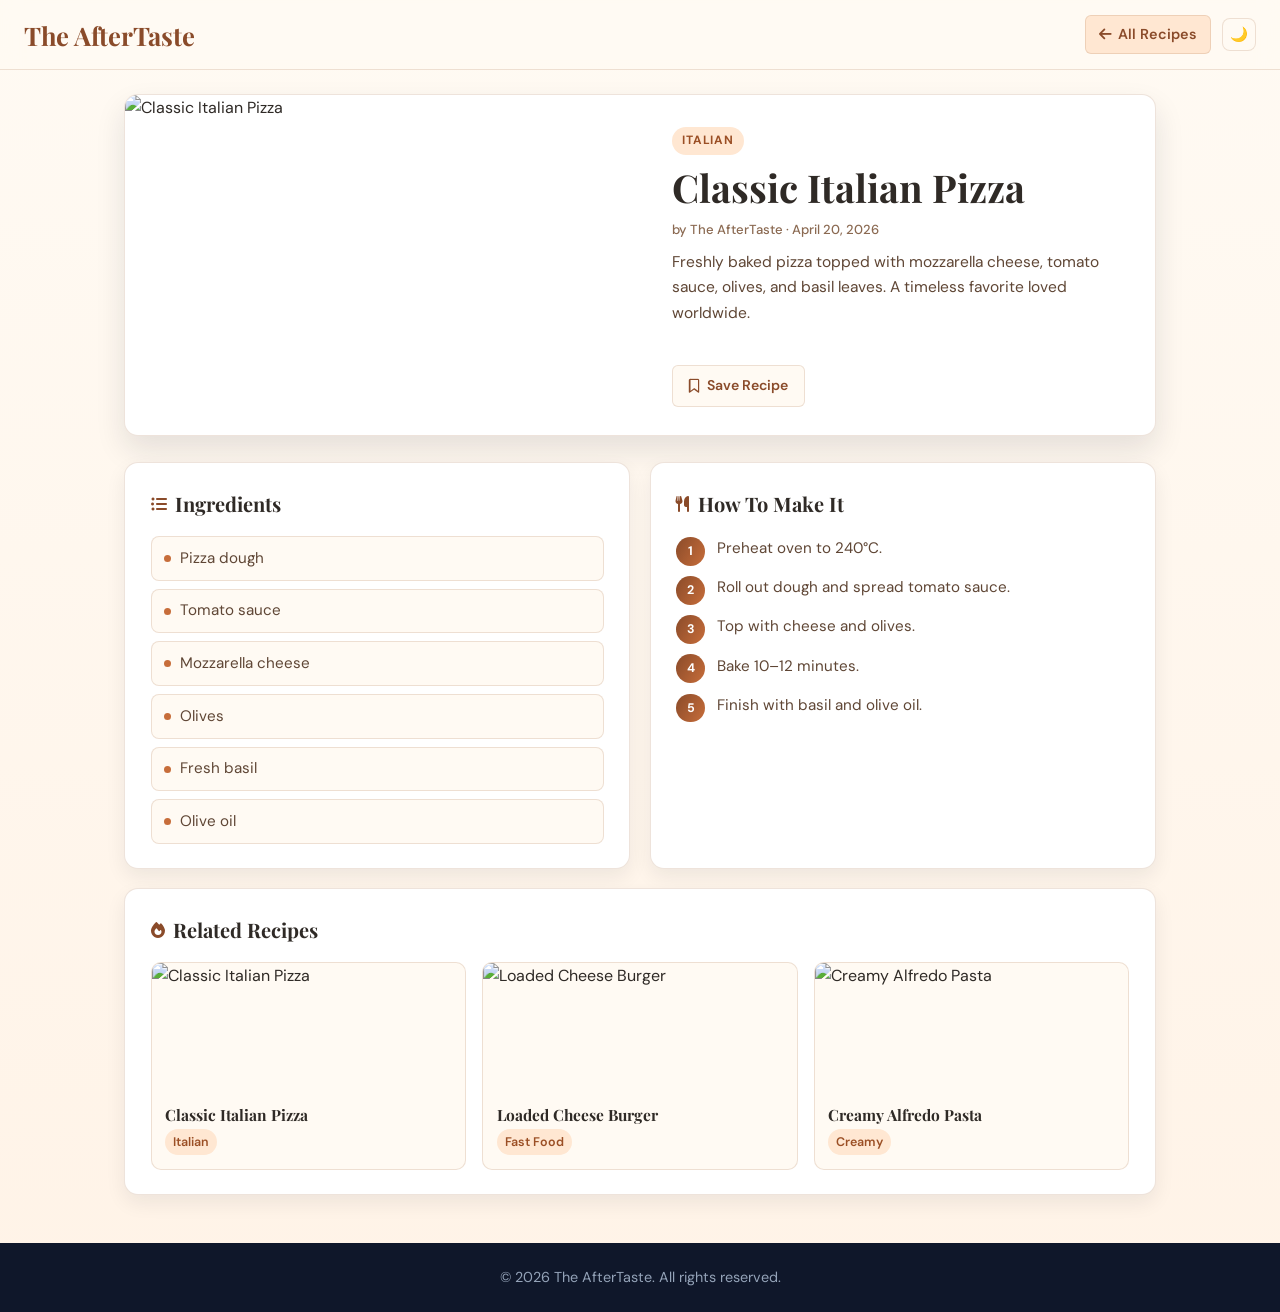
==== recipe-details.html @ a5572420 "Add files via upload" ====
<!doctype html>
<html lang="en">
  <head>
    <meta charset="UTF-8" />
    <meta name="viewport" content="width=device-width, initial-scale=1.0" />
    <title>Recipe Details | The AfterTaste</title>
    <meta name="description" content="Read full recipe details and discover related dishes on The AfterTaste." />
    <link rel="preconnect" href="https://fonts.googleapis.com" />
    <link rel="preconnect" href="https://fonts.gstatic.com" crossorigin />
    <link href="https://fonts.googleapis.com/css2?family=Playfair+Display:ital,wght@0,700;1,400&family=DM+Sans:wght@400;500;600&display=swap" rel="stylesheet" />
    <link rel="stylesheet" href="https://cdnjs.cloudflare.com/ajax/libs/font-awesome/6.5.0/css/all.min.css" />
    <link rel="stylesheet" href="recipe-details.css" />
  </head>
  <body>

    <header class="header">
      <a class="logo" href="index.html">The AfterTaste</a>
      <div class="header-right">
        <a href="index.html#recipes" class="back-link">
          <i class="fa-solid fa-arrow-left"></i> All Recipes
        </a>
        <button class="theme-toggle" id="themeToggle" type="button" aria-label="Toggle dark mode">🌙</button>
      </div>
    </header>

    <div class="container">

      <article class="hero reveal">
        <div class="hero-img-wrap">
          <img id="recipeImage" src="" alt="" />
        </div>
        <div class="hero-content">
          <span class="tag" id="recipeCategory"></span>
          <h1 id="recipeTitle"></h1>
          <p class="publish-date" id="recipeMeta"></p>
          <p id="recipeDescription"></p>
          <button class="save-btn" id="pageSaveBtn" type="button" aria-label="Save recipe">
            <i class="fa-regular fa-bookmark"></i>
            <span>Save Recipe</span>
          </button>
        </div>
      </article>

      <div class="detail-grid">

        <section class="section reveal-left">
          <h2><i class="fa-solid fa-list-ul"></i> Ingredients</h2>
          <ul id="ingredientsList"></ul>
        </section>

        <section class="section reveal-right">
          <h2><i class="fa-solid fa-utensils"></i> How To Make It</h2>
          <ol id="stepsList"></ol>
        </section>

      </div>

      <section class="section zoom-reveal">
        <h2><i class="fa-solid fa-fire"></i> Related Recipes</h2>
        <div class="related-grid" id="relatedGrid"></div>
      </section>

    </div>

    <footer class="footer">&copy; 2026 The AfterTaste. All rights reserved.</footer>

    <button class="back-to-top" id="backToTop" type="button" aria-label="Scroll back to top">
      <i class="fa-solid fa-arrow-up"></i>
    </button>

    <script src="recipe-details.js"></script>
  </body>
</html>
---- recipe-details.css ----
/* ── Reset & Base ───────────────────────────────── */
*, *::before, *::after {
  margin: 0;
  padding: 0;
  box-sizing: border-box;
}

html { scroll-behavior: smooth; }

:root {
  --cream:      #fffaf3;
  --cream-mid:  #fff3e7;
  --brown-dark: #8a4b2a;
  --brown-mid:  #c76d3a;
  --brown-text: #2f2a26;
  --brown-soft: #5f4635;
  --brown-mute: #8b6a52;
  --tag-bg:     #ffe7d2;
  --tag-color:  #9b4f25;
  --border:     rgba(168, 114, 74, 0.2);
  --card-bg:    #fff;
  --header-bg:  rgba(255, 250, 243, 0.93);
  --shadow-sm:  0 8px 20px rgba(15, 23, 42, 0.07);
  --shadow-md:  0 14px 30px rgba(15, 23, 42, 0.11);
  --shadow-lg:  0 22px 40px rgba(15, 23, 42, 0.16);
  --radius:     14px;
  --transition: 0.28s cubic-bezier(0.22, 1, 0.36, 1);
}

body {
  font-family: "DM Sans", sans-serif;
  background: linear-gradient(180deg, var(--cream) 0%, var(--cream-mid) 100%);
  color: var(--brown-text);
  font-size: 1rem;
  line-height: 1.65;
  min-height: 100vh;
}

a { text-decoration: none; color: inherit; }
img { width: 100%; display: block; }
input, button { font: inherit; }

/* ── Layout ─────────────────────────────────────── */
.container {
  max-width: 1080px;
  margin: 0 auto;
  padding: 0 1.5rem 3rem;
}

/* ── Header ─────────────────────────────────────── */
.header {
  display: flex;
  justify-content: space-between;
  align-items: center;
  padding: 0.85rem 1.5rem;
  position: sticky;
  top: 0;
  z-index: 100;
  background: var(--header-bg);
  backdrop-filter: blur(10px);
  -webkit-backdrop-filter: blur(10px);
  border-bottom: 1px solid var(--border);
}

.logo {
  font-family: "Playfair Display", serif;
  font-size: 1.6rem;
  font-weight: 700;
  color: var(--brown-dark);
  letter-spacing: -0.01em;
}

.header-right {
  display: flex;
  align-items: center;
  gap: 0.7rem;
}

.back-link {
  display: flex;
  align-items: center;
  gap: 0.4rem;
  font-size: 0.9rem;
  font-weight: 600;
  color: var(--brown-dark);
  background: var(--tag-bg);
  border: 1px solid var(--border);
  padding: 0.4rem 0.8rem;
  border-radius: 6px;
  transition: background var(--transition);
}
.back-link:hover { background: #fce8d8; }

.theme-toggle {
  border: 1px solid var(--border);
  background: var(--cream);
  width: 2.1rem;
  height: 2.1rem;
  border-radius: 0.5rem;
  font-size: 0.9rem;
  display: grid;
  place-items: center;
  cursor: pointer;
  transition: background var(--transition);
}
.theme-toggle:hover { background: #fce8d8; }

/* ── Hero ───────────────────────────────────────── */
.hero {
  display: grid;
  grid-template-columns: 1fr 1fr;
  background: var(--card-bg);
  border: 1px solid var(--border);
  border-radius: var(--radius);
  overflow: hidden;
  box-shadow: var(--shadow-md);
  margin: 1.5rem 0 1.6rem;
}

.hero-img-wrap { overflow: hidden; }

.hero-img-wrap img {
  height: 100%;
  min-height: 340px;
  object-fit: cover;
  transition: transform 0.5s ease;
}
.hero:hover .hero-img-wrap img { transform: scale(1.04); }

.hero-content {
  padding: 2rem 2rem 1.8rem;
  display: flex;
  flex-direction: column;
  gap: 0.6rem;
}

.tag {
  display: inline-block;
  font-size: 0.75rem;
  font-weight: 700;
  letter-spacing: 0.06em;
  text-transform: uppercase;
  padding: 0.25rem 0.65rem;
  border-radius: 999px;
  background: var(--tag-bg);
  color: var(--tag-color);
  width: fit-content;
}

.hero-content h1 {
  font-family: "Playfair Display", serif;
  font-size: clamp(1.7rem, 3vw, 2.4rem);
  line-height: 1.15;
  color: var(--brown-text);
}

.publish-date {
  font-size: 0.82rem;
  font-weight: 500;
  color: var(--brown-mute);
}

.hero-content #recipeDescription {
  font-size: 0.97rem;
  color: var(--brown-soft);
  flex: 1;
}

/* ── Save Button (hero) ─────────────────────────── */
.save-btn {
  display: flex;
  align-items: center;
  gap: 0.45rem;
  width: fit-content;
  border: 1px solid var(--border);
  background: var(--cream);
  color: var(--brown-dark);
  padding: 0.52rem 1rem;
  border-radius: 6px;
  font-size: 0.88rem;
  font-weight: 600;
  cursor: pointer;
  margin-top: 0.4rem;
  transition: background var(--transition), transform var(--transition);
}
.save-btn:hover { background: #fce8d8; transform: translateY(-1px); }
.save-btn.saved { background: var(--brown-dark); color: #fff; border-color: var(--brown-dark); }

/* ── Detail Grid ────────────────────────────────── */
.detail-grid {
  display: grid;
  grid-template-columns: 1fr 1fr;
  gap: 1.2rem;
  margin-bottom: 1.2rem;
}

/* ── Section Cards ──────────────────────────────── */
.section {
  background: var(--card-bg);
  border: 1px solid var(--border);
  border-radius: var(--radius);
  padding: 1.5rem 1.6rem;
  box-shadow: var(--shadow-sm);
}

.section h2 {
  font-family: "Playfair Display", serif;
  font-size: 1.25rem;
  color: var(--brown-text);
  margin-bottom: 1rem;
  display: flex;
  align-items: center;
  gap: 0.5rem;
}

.section h2 i {
  color: var(--brown-dark);
  font-size: 1rem;
}

/* Ingredients list */
#ingredientsList {
  list-style: none;
  display: flex;
  flex-direction: column;
  gap: 0.5rem;
}

#ingredientsList li {
  display: flex;
  align-items: center;
  gap: 0.6rem;
  font-size: 0.95rem;
  color: var(--brown-soft);
  padding: 0.55rem 0.75rem;
  background: var(--cream);
  border: 1px solid var(--border);
  border-radius: 8px;
}

#ingredientsList li::before {
  content: "";
  width: 7px;
  height: 7px;
  border-radius: 50%;
  background: var(--brown-mid);
  flex-shrink: 0;
}

/* Steps list */
#stepsList {
  list-style: none;
  display: flex;
  flex-direction: column;
  gap: 0.6rem;
  counter-reset: steps;
}

#stepsList li {
  counter-increment: steps;
  display: flex;
  align-items: flex-start;
  gap: 0.75rem;
  font-size: 0.95rem;
  color: var(--brown-soft);
}

#stepsList li::before {
  content: counter(steps);
  min-width: 1.8rem;
  height: 1.8rem;
  border-radius: 50%;
  background: linear-gradient(120deg, var(--brown-dark), var(--brown-mid));
  color: #fff;
  font-size: 0.78rem;
  font-weight: 700;
  display: grid;
  place-items: center;
  flex-shrink: 0;
  margin-top: 0.05rem;
}

/* ── Related Grid ───────────────────────────────── */
.related-grid {
  display: grid;
  grid-template-columns: repeat(3, 1fr);
  gap: 1rem;
  margin-top: 0.2rem;
}

.related-card {
  background: var(--cream);
  border: 1px solid var(--border);
  border-radius: 10px;
  overflow: hidden;
  transition: transform var(--transition), box-shadow var(--transition);
}
.related-card:hover {
  transform: translateY(-3px);
  box-shadow: var(--shadow-md);
}

.related-card img {
  height: 130px;
  object-fit: cover;
  transition: transform 0.45s ease;
}
.related-card:hover img { transform: scale(1.05); }

.related-card div {
  padding: 0.75rem 0.85rem 0.9rem;
}

.related-card h3 {
  font-family: "Playfair Display", serif;
  font-size: 0.97rem;
  line-height: 1.25;
  color: var(--brown-text);
  margin-bottom: 0.2rem;
}

.related-card p {
  font-size: 0.78rem;
  font-weight: 600;
  color: var(--tag-color);
  background: var(--tag-bg);
  display: inline-block;
  padding: 0.15rem 0.5rem;
  border-radius: 999px;
}

/* ── Footer ─────────────────────────────────────── */
.footer {
  text-align: center;
  background: #0f172a;
  color: #94a3b8;
  padding: 1.4rem;
  font-size: 0.9rem;
}

/* ── Back to Top ────────────────────────────────── */
.back-to-top {
  position: fixed;
  right: 1.2rem;
  bottom: 1.2rem;
  width: 2.2rem;
  height: 2.2rem;
  border: none;
  border-radius: 0.55rem;
  background: var(--brown-dark);
  color: #fff;
  font-size: 0.82rem;
  display: grid;
  place-items: center;
  cursor: pointer;
  opacity: 0;
  pointer-events: none;
  transform: translateY(12px);
  transition: opacity 0.25s, transform 0.25s;
  box-shadow: 0 8px 18px rgba(138, 75, 42, 0.35);
}
.back-to-top.show { opacity: 1; pointer-events: auto; transform: translateY(0); }

/* ── Scroll Reveal ──────────────────────────────── */
.reveal {
  opacity: 0;
  transform: translateY(50px);
  filter: blur(5px);
  transition: opacity 0.85s var(--transition), transform 0.85s var(--transition), filter 0.85s ease;
}
.reveal.show { opacity: 1; transform: translateY(0); filter: blur(0); }

.reveal-left {
  opacity: 0;
  transform: translateX(-60px);
  filter: blur(5px);
  transition: opacity 0.85s var(--transition), transform 0.85s var(--transition), filter 0.85s ease;
}
.reveal-left.show { opacity: 1; transform: translateX(0); filter: blur(0); }

.reveal-right {
  opacity: 0;
  transform: translateX(60px);
  filter: blur(5px);
  transition: opacity 0.85s var(--transition), transform 0.85s var(--transition), filter 0.85s ease;
}
.reveal-right.show { opacity: 1; transform: translateX(0); filter: blur(0); }

.zoom-reveal {
  opacity: 0;
  transform: scale(0.92);
  transition: opacity 0.85s ease, transform 0.85s ease;
}
.zoom-reveal.show { opacity: 1; transform: scale(1); }

/* ── Dark Theme ─────────────────────────────────── */
body.dark {
  --cream:      #0f172a;
  --cream-mid:  #111827;
  --brown-text: #e2e8f0;
  --brown-soft: #cbd5e1;
  --brown-mute: #94a3b8;
  --border:     rgba(148, 163, 184, 0.15);
  --card-bg:    #111827;
  --header-bg:  rgba(15, 23, 42, 0.93);
  --tag-bg:     #1e293b;
  --tag-color:  #93c5fd;
  background: linear-gradient(180deg, #0f172a 0%, #111827 100%);
}

body.dark .logo { color: #67e8f9; }
body.dark .back-link { background: #1e293b; border-color: #334155; color: #bfdbfe; }
body.dark .back-link:hover { background: #263044; }
body.dark .theme-toggle { background: #1f2937; color: #e5e7eb; }
body.dark .save-btn { background: #1f2937; border-color: #334155; color: #bfdbfe; }
body.dark .save-btn:hover { background: #263044; }
body.dark .save-btn.saved { background: #67e8f9; color: #0f172a; border-color: #67e8f9; }
body.dark #ingredientsList li { background: #0f172a; }
body.dark .related-card { background: #0f172a; }

/* ── Responsive ─────────────────────────────────── */
@media (max-width: 820px) {
  .hero { grid-template-columns: 1fr; }
  .hero-img-wrap img { min-height: 260px; height: 260px; }
  .detail-grid { grid-template-columns: 1fr; }
  .related-grid { grid-template-columns: repeat(2, 1fr); }
}

@media (max-width: 520px) {
  .header { padding: 0.75rem 1rem; }
  .logo { font-size: 1.3rem; }
  .back-link span { display: none; }
  .hero-content { padding: 1.4rem 1.2rem; }
  .related-grid { grid-template-columns: 1fr; }
}
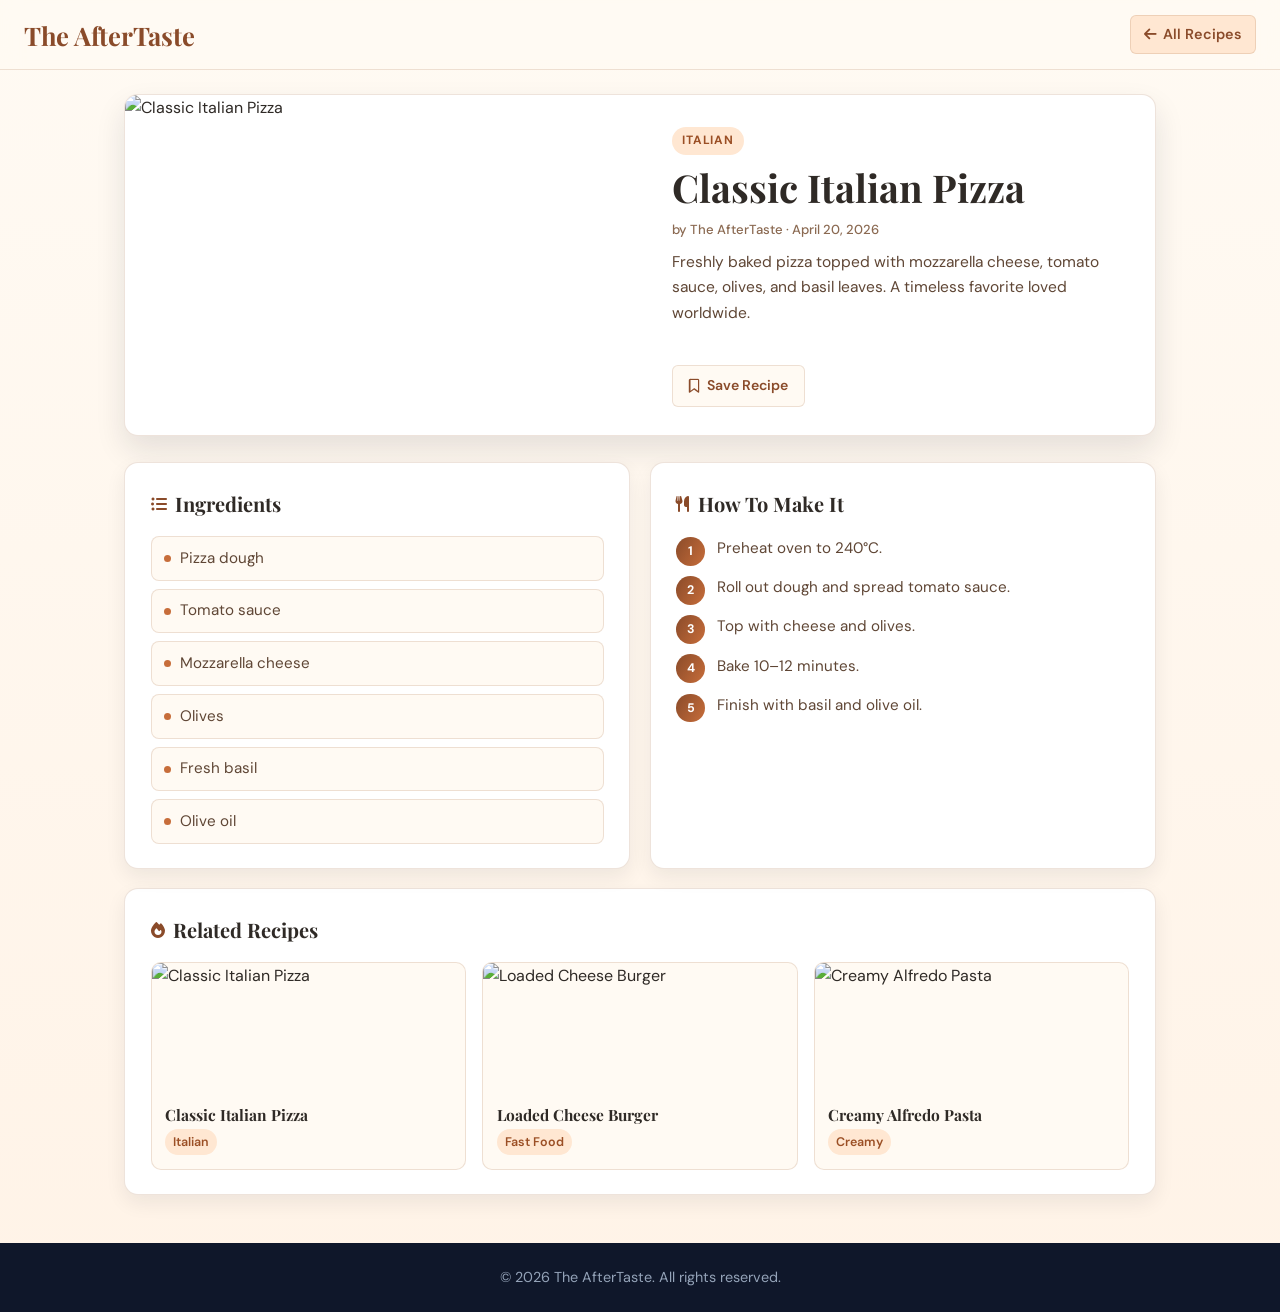
==== commit d0392af8: "Update recipe-details.html" ====
--- a/recipe-details.html
+++ b/recipe-details.html
@@ -17,15 +17,16 @@
       <a class="logo" href="index.html">The AfterTaste</a>
       <div class="header-right">
         <a href="index.html#recipes" class="back-link">
-          <i class="fa-solid fa-arrow-left"></i> All Recipes
+          <i class="fa-solid fa-arrow-left"></i>
+          <span>All Recipes</span>
         </a>
-        <button class="theme-toggle" id="themeToggle" type="button" aria-label="Toggle dark mode">🌙</button>
       </div>
     </header>
 
     <div class="container">
 
-      <article class="hero reveal">
+      <!-- Recipe Hero: Image + Title/Description -->
+      <article class="hero">
         <div class="hero-img-wrap">
           <img id="recipeImage" src="" alt="" />
         </div>
@@ -41,33 +42,36 @@
         </div>
       </article>
 
+      <!-- Ingredients & Steps -->
       <div class="detail-grid">
-
-        <section class="section reveal-left">
+        <section class="section">
           <h2><i class="fa-solid fa-list-ul"></i> Ingredients</h2>
           <ul id="ingredientsList"></ul>
         </section>
 
-        <section class="section reveal-right">
+        <section class="section">
           <h2><i class="fa-solid fa-utensils"></i> How To Make It</h2>
           <ol id="stepsList"></ol>
         </section>
-
       </div>
 
-      <section class="section zoom-reveal">
+      <!-- Related Recipes -->
+      <section class="section">
         <h2><i class="fa-solid fa-fire"></i> Related Recipes</h2>
         <div class="related-grid" id="relatedGrid"></div>
       </section>
 
     </div>
 
-    <footer class="footer">&copy; 2026 The AfterTaste. All rights reserved.</footer>
+    <footer class="footer">
+      &copy; 2026 The AfterTaste. All rights reserved.
+    </footer>
 
+    <!-- Back to Top Button -->
     <button class="back-to-top" id="backToTop" type="button" aria-label="Scroll back to top">
       <i class="fa-solid fa-arrow-up"></i>
     </button>
 
     <script src="recipe-details.js"></script>
   </body>
-</html>+</html>
